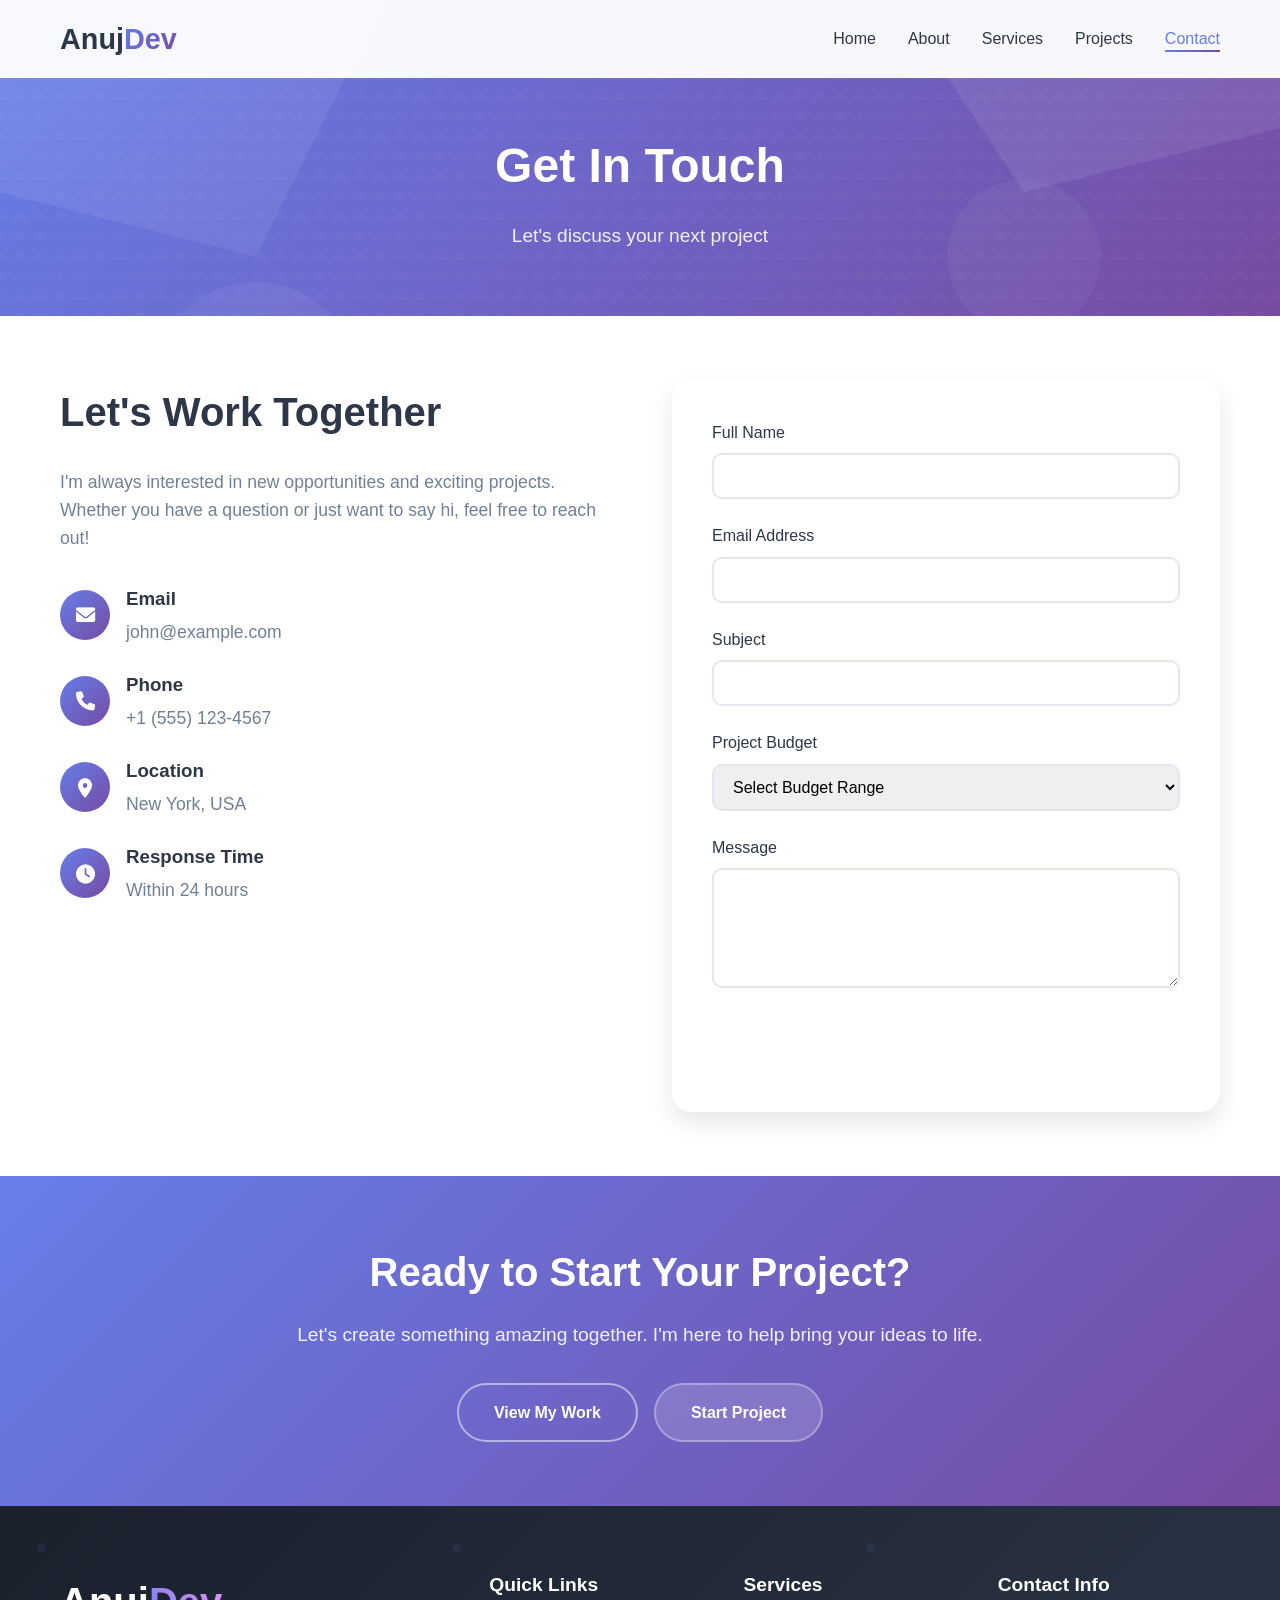
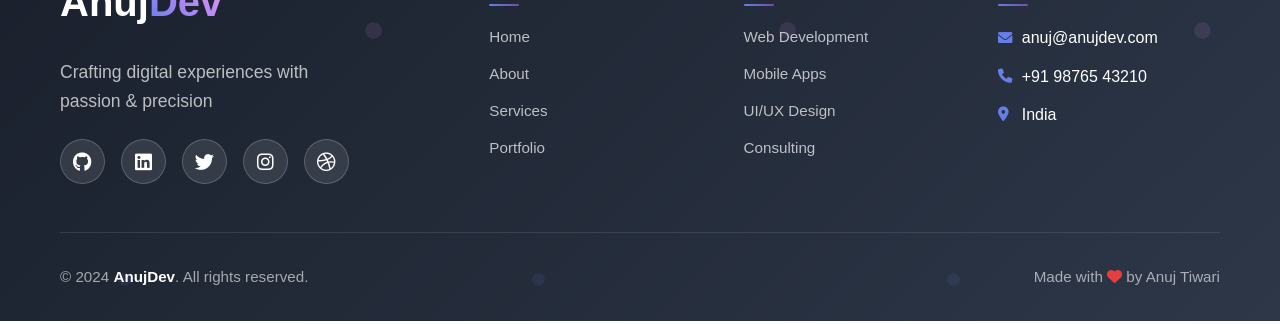
==== contact.html @ 418817ad "Initial website upload" ====
<!DOCTYPE html>
<html lang="en">
<head>
    <meta charset="UTF-8">
    <meta name="viewport" content="width=device-width, initial-scale=1.0">
    <title>AnujDev - Contact</title>
    <link rel="icon" type="image/svg+xml" href="data:image/svg+xml,<svg xmlns='http://www.w3.org/2000/svg' viewBox='0 0 100 100'><text y='.9em' font-size='90'>💻</text></svg>">
    <link rel="stylesheet" href="css/style.css">
    <link href="https://cdnjs.cloudflare.com/ajax/libs/font-awesome/6.0.0/css/all.min.css" rel="stylesheet">
</head>
<body>
    <nav class="navbar">
        <div class="nav-container">
            <div class="logo">Anuj<span class="logo-accent">Dev</span></div>
            <ul class="nav-menu">
                <li><a href="index.html">Home</a></li>
                <li><a href="about.html">About</a></li>
                <li><a href="services.html">Services</a></li>
                <li><a href="portfolio.html">Projects</a></li>
                <li><a href="contact.html" class="active">Contact</a></li>
            </ul>
            <div class="hamburger">
                <span></span>
                <span></span>
                <span></span>
            </div>
        </div>
    </nav>

    <section class="page-header">
        <div class="container">
            <h1>Get In Touch</h1>
            <p>Let's discuss your next project</p>
        </div>
    </section>

    <section class="contact-section">
        <div class="container">
            <div class="contact-grid">
                <div class="contact-info">
                    <h2>Let's Work Together</h2>
                    <p>I'm always interested in new opportunities and exciting projects. Whether you have a question or just want to say hi, feel free to reach out!</p>
                    
                    <div class="contact-items">
                        <div class="contact-item">
                            <div class="contact-icon">
                                <i class="fas fa-envelope"></i>
                            </div>
                            <div class="contact-details">
                                <h3>Email</h3>
                                <p>john@example.com</p>
                            </div>
                        </div>
                        
                        <div class="contact-item">
                            <div class="contact-icon">
                                <i class="fas fa-phone"></i>
                            </div>
                            <div class="contact-details">
                                <h3>Phone</h3>
                                <p>+1 (555) 123-4567</p>
                            </div>
                        </div>
                        
                        <div class="contact-item">
                            <div class="contact-icon">
                                <i class="fas fa-map-marker-alt"></i>
                            </div>
                            <div class="contact-details">
                                <h3>Location</h3>
                                <p>New York, USA</p>
                            </div>
                        </div>
                        
                        <div class="contact-item">
                            <div class="contact-icon">
                                <i class="fas fa-clock"></i>
                            </div>
                            <div class="contact-details">
                                <h3>Response Time</h3>
                                <p>Within 24 hours</p>
                            </div>
                        </div>
                    </div>
                </div>

                <div class="contact-form">
                    <form id="contactForm">
                        <div class="form-group">
                            <label for="name">Full Name</label>
                            <input type="text" id="name" name="name" required>
                        </div>
                        
                        <div class="form-group">
                            <label for="email">Email Address</label>
                            <input type="email" id="email" name="email" required>
                        </div>
                        
                        <div class="form-group">
                            <label for="subject">Subject</label>
                            <input type="text" id="subject" name="subject" required>
                        </div>
                        
                        <div class="form-group">
                            <label for="budget">Project Budget</label>
                            <select id="budget" name="budget">
                                <option value="">Select Budget Range</option>
                                <option value="under-1k">Under $1,000</option>
                                <option value="1k-5k">$1,000 - $5,000</option>
                                <option value="5k-10k">$5,000 - $10,000</option>
                                <option value="10k-plus">$10,000+</option>
                            </select>
                        </div>
                        
                        <div class="form-group">
                            <label for="message">Message</label>
                            <textarea id="message" name="message" rows="5" required></textarea>
                        </div>
                        
                        <button type="submit" class="btn btn-primary">Send Message</button>
                    </form>
                </div>
            </div>
        </div>
    </section>

    <section class="cta-section">
        <div class="container">
            <div class="cta-content">
                <h2>Ready to Start Your Project?</h2>
                <p>Let's create something amazing together. I'm here to help bring your ideas to life.</p>
                <div class="cta-buttons">
                    <a href="portfolio.html" class="btn btn-secondary">View My Work</a>
                    <a href="#" class="btn btn-primary" onclick="document.getElementById('contactForm').scrollIntoView()">Start Project</a>
                </div>
            </div>
        </div>
    </section>

    <footer class="footer">
        <div class="container">
            <div class="footer-content">
                <div class="footer-brand">
                    <div class="footer-logo">Anuj<span class="logo-accent">Dev</span></div>
                    <p class="footer-tagline">Crafting digital experiences with passion & precision</p>
                    <div class="footer-social">
                        <a href="https://github.com/Anuj-Tiwari2504" target="_blank" class="footer-social-link"><i class="fab fa-github"></i></a>
                        <a href="https://www.linkedin.com/in/anuj-tiwari-32aa5432b" target="_blank" class="footer-social-link"><i class="fab fa-linkedin"></i></a>
                        <a href="#" class="footer-social-link"><i class="fab fa-twitter"></i></a>
                        <a href="#" class="footer-social-link"><i class="fab fa-instagram"></i></a>
                        <a href="#" class="footer-social-link"><i class="fab fa-dribbble"></i></a>
                    </div>
                </div>
                <div class="footer-links">
                    <div class="footer-column">
                        <h4>Quick Links</h4>
                        <ul>
                            <li><a href="index.html">Home</a></li>
                            <li><a href="about.html">About</a></li>
                            <li><a href="services.html">Services</a></li>
                            <li><a href="portfolio.html">Portfolio</a></li>
                        </ul>
                    </div>
                    <div class="footer-column">
                        <h4>Services</h4>
                        <ul>
                            <li><a href="services.html">Web Development</a></li>
                            <li><a href="services.html">Mobile Apps</a></li>
                            <li><a href="services.html">UI/UX Design</a></li>
                            <li><a href="services.html">Consulting</a></li>
                        </ul>
                    </div>
                    <div class="footer-column">
                        <h4>Contact Info</h4>
                        <ul>
                            <li><i class="fas fa-envelope"></i> anuj@anujdev.com</li>
                            <li><i class="fas fa-phone"></i> +91 98765 43210</li>
                            <li><i class="fas fa-map-marker-alt"></i> India</li>
                        </ul>
                    </div>
                </div>
            </div>
            <div class="footer-bottom">
                <div class="footer-copyright">
                    <p>&copy; 2024 <strong>AnujDev</strong>. All rights reserved.</p>
                </div>
                <div class="footer-credits">
                    <p>Made with <i class="fas fa-heart"></i> by Anuj Tiwari</p>
                </div>
            </div>
        </div>
    </footer>

    <script src="js/script.js"></script>
</body>
</html>
---- css/style.css ----
* {
    margin: 0;
    padding: 0;
    box-sizing: border-box;
}

:root {
    --primary-color: #667eea;
    --secondary-color: #764ba2;
    --accent-color: #f093fb;
    --text-dark: #2d3748;
    --text-light: #718096;
    --bg-light: #f7fafc;
    --white: #ffffff;
    --shadow: 0 10px 25px rgba(0,0,0,0.1);
    --gradient: linear-gradient(135deg, var(--primary-color) 0%, var(--secondary-color) 100%);
    --gradient-hover: linear-gradient(135deg, var(--secondary-color) 0%, var(--primary-color) 100%);
}

body {
    font-family: 'Inter', -apple-system, BlinkMacSystemFont, sans-serif;
    line-height: 1.6;
    color: var(--text-dark);
    overflow-x: hidden;
}

.container {
    max-width: 1200px;
    margin: 0 auto;
    padding: 0 20px;
}

/* Navigation */
.navbar {
    position: fixed;
    top: 0;
    width: 100%;
    background: rgba(255, 255, 255, 0.95);
    backdrop-filter: blur(10px);
    z-index: 1000;
    padding: 1rem 0;
    transition: all 0.3s ease;
}

.nav-container {
    max-width: 1200px;
    margin: 0 auto;
    padding: 0 20px;
    display: flex;
    justify-content: space-between;
    align-items: center;
}

.logo {
    font-size: 1.8rem;
    font-weight: 800;
    color: var(--text-dark);
}

.logo-accent {
    background: var(--gradient);
    -webkit-background-clip: text;
    -webkit-text-fill-color: transparent;
    background-clip: text;
}

.highlight {
    background: linear-gradient(45deg, #f093fb, #f5576c);
    -webkit-background-clip: text;
    -webkit-text-fill-color: transparent;
    background-clip: text;
}

.nav-menu {
    display: flex;
    list-style: none;
    gap: 2rem;
}

.nav-menu a {
    text-decoration: none;
    color: var(--text-dark);
    font-weight: 500;
    transition: all 0.3s ease;
    position: relative;
}

.nav-menu a:hover,
.nav-menu a.active {
    color: var(--primary-color);
}

.nav-menu a::after {
    content: '';
    position: absolute;
    bottom: -5px;
    left: 0;
    width: 0;
    height: 2px;
    background: var(--gradient);
    transition: width 0.3s ease;
}

.nav-menu a:hover::after,
.nav-menu a.active::after {
    width: 100%;
}

.hamburger {
    display: none;
    flex-direction: column;
    cursor: pointer;
}

.hamburger span {
    width: 25px;
    height: 3px;
    background: var(--text-dark);
    margin: 3px 0;
    transition: 0.3s;
}

/* Hero Section */
.hero {
    min-height: 100vh;
    display: flex;
    align-items: center;
    position: relative;
    background: linear-gradient(135deg, #667eea 0%, #764ba2 50%, #f093fb 100%);
    overflow: hidden;
}

.hero-bg-animation {
    position: absolute;
    top: 0;
    left: 0;
    width: 100%;
    height: 100%;
    background: url('data:image/svg+xml,<svg xmlns="http://www.w3.org/2000/svg" viewBox="0 0 1000 1000"><defs><radialGradient id="a" cx=".5" cy=".5" r=".5"><stop offset="0%" stop-color="%23ffffff" stop-opacity=".1"/><stop offset="100%" stop-color="%23ffffff" stop-opacity="0"/></radialGradient></defs><circle cx="200" cy="200" r="100" fill="url(%23a)"/><circle cx="800" cy="300" r="150" fill="url(%23a)"/><circle cx="400" cy="700" r="120" fill="url(%23a)"/></svg>') no-repeat center center;
    background-size: cover;
    animation: float 20s ease-in-out infinite;
}

.hero-content {
    display: grid;
    grid-template-columns: 1fr 1fr;
    gap: 4rem;
    align-items: center;
    position: relative;
    z-index: 2;
    margin-top: 3rem;
}

.hero-greeting {
    font-size: 1.2rem;
    color: rgba(255, 255, 255, 0.9);
    margin-bottom: 0.2rem;
    font-weight: 500;
}

.hero-name {
    font-size: 4rem;
    font-weight: 800;
    color: white;
    margin-bottom: 1rem;
    line-height: 1.1;
}

.hero-roles {
    height: 60px;
    margin-bottom: 1.5rem;
    position: relative;
    overflow: hidden;
}

.role {
    position: absolute;
    font-size: 1.8rem;
    font-weight: 600;
    color: #f093fb;
    opacity: 0;
    transform: translateY(60px);
    animation: roleRotate 6s infinite;
}

.role:nth-child(1) { animation-delay: 0s; }
.role:nth-child(2) { animation-delay: 2s; }
.role:nth-child(3) { animation-delay: 4s; }

@keyframes roleRotate {
    0%, 33% { opacity: 1; transform: translateY(0); }
    34%, 100% { opacity: 0; transform: translateY(-60px); }
}

.hero-description {
    font-size: 1.2rem;
    color: rgba(255, 255, 255, 0.85);
    margin-bottom: 2.5rem;
    line-height: 1.6;
}

.hero-buttons {
    display: flex;
    gap: 1.5rem;
    margin-bottom: 3rem;
    flex-wrap: wrap;
}

.btn {
    padding: 15px 35px;
    border-radius: 50px;
    text-decoration: none;
    font-weight: 600;
    font-size: 1rem;
    transition: all 0.3s ease;
    display: inline-flex;
    align-items: center;
    gap: 10px;
    border: none;
    cursor: pointer;
    position: relative;
    overflow: hidden;
}

.btn::before {
    content: '';
    position: absolute;
    top: 0;
    left: -100%;
    width: 100%;
    height: 100%;
    background: linear-gradient(90deg, transparent, rgba(255,255,255,0.2), transparent);
    transition: left 0.5s;
}

.btn:hover::before {
    left: 100%;
}

.btn-primary {
    background: rgba(255, 255, 255, 0.15);
    color: white;
    border: 2px solid rgba(255, 255, 255, 0.3);
    backdrop-filter: blur(10px);
}

.btn-primary:hover {
    background: rgba(255, 255, 255, 0.25);
    transform: translateY(-3px);
    box-shadow: 0 10px 30px rgba(0,0,0,0.2);
}

.btn-secondary {
    background: transparent;
    color: white;
    border: 2px solid rgba(255, 255, 255, 0.5);
}

.btn-secondary:hover {
    background: rgba(255, 255, 255, 0.1);
    transform: translateY(-3px);
}

.btn-large {
    padding: 18px 40px;
    font-size: 1.1rem;
}

.hero-social {
    display: flex;
    gap: 1rem;
}

.social-icon {
    width: 50px;
    height: 50px;
    background: rgba(255, 255, 255, 0.1);
    color: white;
    border-radius: 50%;
    display: flex;
    align-items: center;
    justify-content: center;
    text-decoration: none;
    font-size: 1.2rem;
    transition: all 0.3s ease;
    backdrop-filter: blur(10px);
    border: 1px solid rgba(255, 255, 255, 0.2);
}

.social-icon:hover {
    background: rgba(255, 255, 255, 0.2);
    transform: translateY(-3px) scale(1.1);
}

.hero-visual {
    display: flex;
    justify-content: center;
    align-items: center;
}

.hero-image-container {
    position: relative;
    margin-top: 20px;
}

.profile-image {
    width: 400px;
    height: 400px;
    position: relative;
}

.profile-photo {
    width: 100%;
    height: 100%;
    object-fit: cover;
    object-position: center top;
    border-radius: 50%;
    border: 4px solid rgba(255, 255, 255, 0.3);
    backdrop-filter: blur(10px);
    box-shadow: 0 20px 40px rgba(0,0,0,0.2);
}

.image-placeholder {
    width: 100%;
    height: 100%;
    background: rgba(255, 255, 255, 0.1);
    border-radius: 50%;
    display: flex;
    align-items: center;
    justify-content: center;
    font-size: 6rem;
    color: rgba(255, 255, 255, 0.8);
    border: 3px solid rgba(255, 255, 255, 0.2);
    backdrop-filter: blur(10px);
    animation: profileFloat 6s ease-in-out infinite;
}

@keyframes profileFloat {
    0%, 100% { transform: translateY(0px) rotate(0deg); }
    50% { transform: translateY(-20px) rotate(5deg); }
}

.floating-elements {
    position: absolute;
    top: 0;
    left: 0;
    width: 100%;
    height: 100%;
}

.floating-icon {
    position: absolute;
    width: 60px;
    height: 60px;
    background: rgba(255, 255, 255, 0.15);
    border-radius: 50%;
    display: flex;
    align-items: center;
    justify-content: center;
    font-size: 1.5rem;
    color: white;
    backdrop-filter: blur(10px);
    border: 1px solid rgba(255, 255, 255, 0.2);
    animation: floatAround 8s ease-in-out infinite;
    animation-delay: var(--delay);
}

.floating-icon:nth-child(1) { top: -30px; right: -30px; }
.floating-icon:nth-child(2) { bottom: -30px; left: -30px; }
.floating-icon:nth-child(3) { bottom: -30px; right: -30px; }
.floating-icon:nth-child(4) { top: -30px; left: -30px; }

@keyframes floatAround {
    0%, 100% { transform: translateY(0px) translateX(0px); }
    25% { transform: translateY(-15px) translateX(10px); }
    50% { transform: translateY(-10px) translateX(-5px); }
    75% { transform: translateY(5px) translateX(15px); }
}

.scroll-indicator {
    position: absolute;
    bottom: 30px;
    left: 50%;
    transform: translateX(-50%);
    animation: bounce 2s infinite;
}

.scroll-arrow {
    width: 30px;
    height: 30px;
    border: 2px solid rgba(255, 255, 255, 0.6);
    border-top: none;
    border-left: none;
    transform: rotate(45deg);
}

@keyframes bounce {
    0%, 20%, 50%, 80%, 100% { transform: translateX(-50%) translateY(0); }
    40% { transform: translateX(-50%) translateY(-10px); }
    60% { transform: translateX(-50%) translateY(-5px); }
}

/* Stats Section */
.stats {
    padding: 6rem 0;
    background: linear-gradient(135deg, #f8fafc 0%, #e2e8f0 100%);
    position: relative;
}

.stats::before {
    content: '';
    position: absolute;
    top: 0;
    left: 0;
    right: 0;
    height: 100px;
    background: linear-gradient(135deg, #667eea 0%, #764ba2 50%, #f093fb 100%);
    clip-path: polygon(0 0, 100% 0, 100% 50%, 0 100%);
}

.stats-grid {
    display: grid;
    grid-template-columns: repeat(auto-fit, minmax(250px, 1fr));
    gap: 2rem;
    position: relative;
    z-index: 2;
}

.stat-card {
    background: white;
    padding: 2.5rem 2rem;
    border-radius: 20px;
    text-align: center;
    box-shadow: 0 10px 30px rgba(0,0,0,0.1);
    transition: all 0.3s ease;
    border: 1px solid rgba(102, 126, 234, 0.1);
    position: relative;
    overflow: hidden;
}

.stat-card::before {
    content: '';
    position: absolute;
    top: 0;
    left: 0;
    right: 0;
    height: 4px;
    background: var(--gradient);
}

.stat-card:hover {
    transform: translateY(-10px);
    box-shadow: 0 20px 40px rgba(0,0,0,0.15);
}

.stat-icon {
    width: 70px;
    height: 70px;
    background: var(--gradient);
    border-radius: 50%;
    display: flex;
    align-items: center;
    justify-content: center;
    margin: 0 auto 1.5rem;
    font-size: 1.8rem;
    color: white;
}

.stat-number {
    font-size: 3rem;
    font-weight: 800;
    color: var(--primary-color);
    margin-bottom: 0.5rem;
    font-family: 'Inter', sans-serif;
}

.stat-label {
    color: var(--text-light);
    font-weight: 500;
    font-size: 1rem;
}

/* Skills Preview Section */
.skills-preview {
    padding: 6rem 0;
    background: white;
}

.section-header {
    text-align: center;
    margin-bottom: 4rem;
}

.section-header h2 {
    font-size: 3rem;
    font-weight: 700;
    color: var(--text-dark);
    margin-bottom: 1rem;
    position: relative;
}

.section-header h2::after {
    content: '';
    position: absolute;
    bottom: -10px;
    left: 50%;
    transform: translateX(-50%);
    width: 80px;
    height: 4px;
    background: var(--gradient);
    border-radius: 2px;
}

.section-header p {
    font-size: 1.2rem;
    color: var(--text-light);
    max-width: 600px;
    margin: 0 auto;
}

.skills-grid {
    display: grid;
    grid-template-columns: repeat(auto-fit, minmax(300px, 1fr));
    gap: 2.5rem;
}

.skill-card {
    background: white;
    padding: 3rem 2rem;
    border-radius: 20px;
    text-align: center;
    box-shadow: 0 10px 30px rgba(0,0,0,0.08);
    transition: all 0.3s ease;
    border: 1px solid rgba(102, 126, 234, 0.1);
    position: relative;
    overflow: hidden;
}

.skill-card::before {
    content: '';
    position: absolute;
    top: 0;
    left: 0;
    right: 0;
    bottom: 0;
    background: var(--gradient);
    opacity: 0;
    transition: opacity 0.3s ease;
}

.skill-card:hover::before {
    opacity: 0.05;
}

.skill-card:hover {
    transform: translateY(-10px);
    box-shadow: 0 20px 40px rgba(102, 126, 234, 0.15);
}

.skill-card .skill-icon {
    width: 80px;
    height: 80px;
    background: var(--gradient);
    border-radius: 20px;
    display: flex;
    align-items: center;
    justify-content: center;
    margin: 0 auto 2rem;
    font-size: 2rem;
    color: white;
    position: relative;
    z-index: 2;
}

.skill-card h3 {
    font-size: 1.5rem;
    font-weight: 600;
    color: var(--text-dark);
    margin-bottom: 1rem;
    position: relative;
    z-index: 2;
}

.skill-card p {
    color: var(--text-light);
    line-height: 1.6;
    position: relative;
    z-index: 2;
}

/* Page Header */
.page-header {
    padding: 8rem 0 4rem;
    background: var(--gradient);
    color: white;
    text-align: center;
    position: relative;
    overflow: hidden;
}

.page-header::before {
    content: '';
    position: absolute;
    top: 0;
    left: 0;
    right: 0;
    bottom: 0;
    background: url('data:image/svg+xml,<svg xmlns="http://www.w3.org/2000/svg" viewBox="0 0 1000 1000"><defs><linearGradient id="grad1" x1="0%" y1="0%" x2="100%" y2="100%"><stop offset="0%" stop-color="rgba(255,255,255,0.1)"/><stop offset="100%" stop-color="rgba(255,255,255,0.05)"/></linearGradient></defs><polygon points="0,0 300,0 200,200 0,150" fill="url(%23grad1)"/><polygon points="700,0 1000,0 1000,100 800,150" fill="rgba(255,255,255,0.08)"/><polygon points="0,800 150,700 0,1000" fill="rgba(255,255,255,0.06)"/><polygon points="850,700 1000,600 1000,1000 700,1000" fill="rgba(255,255,255,0.07)"/><circle cx="200" cy="300" r="80" fill="rgba(255,255,255,0.05)"/><circle cx="800" cy="200" r="60" fill="rgba(255,255,255,0.04)"/><circle cx="150" cy="700" r="40" fill="rgba(255,255,255,0.06)"/></svg>'), linear-gradient(45deg, rgba(255,255,255,0.02) 25%, transparent 25%), linear-gradient(-45deg, rgba(255,255,255,0.02) 25%, transparent 25%);
    background-size: cover, 20px 20px, 20px 20px;
    animation: float 30s ease-in-out infinite;
}

.page-header h1 {
    font-size: 3rem;
    margin-bottom: 1rem;
}

.page-header p {
    font-size: 1.2rem;
    opacity: 0.9;
}

/* About Section */
.about-content {
    padding: 4rem 0;
}

.about-grid {
    display: grid;
    grid-template-columns: 2fr 1fr;
    gap: 4rem;
    align-items: center;
}

.about-text h2 {
    font-size: 2.5rem;
    margin-bottom: 1.5rem;
    color: var(--text-dark);
}

.about-text p {
    margin-bottom: 1.5rem;
    color: var(--text-light);
    font-size: 1.1rem;
}

.about-image {
    display: flex;
    justify-content: center;
    align-items: center;
    position: relative;
    margin-top: 60px;
}

.about-profile-photo {
    width: 350px;
    height: 400px;
    object-fit: cover;
    object-position: center top;
    border-radius: 20px;
    box-shadow: 0 20px 40px rgba(0,0,0,0.15);
    border: 4px solid rgba(102, 126, 234, 0.1);
}

.personal-info {
    margin-top: 2rem;
}

.info-item {
    margin-bottom: 0.5rem;
    color: var(--text-light);
}

.info-item strong {
    color: var(--text-dark);
}

/* Skills Section */
.skills {
    padding: 4rem 0;
    background: var(--bg-light);
}

.skills h2 {
    text-align: center;
    font-size: 2.5rem;
    margin-bottom: 3rem;
}

.skills-grid {
    display: grid;
    grid-template-columns: repeat(auto-fit, minmax(250px, 1fr));
    gap: 2rem;
}

.skill-item {
    background: white;
    padding: 2rem;
    border-radius: 15px;
    text-align: center;
    box-shadow: var(--shadow);
    transition: transform 0.3s ease;
}

.skill-item:hover {
    transform: translateY(-5px);
}

.skill-icon {
    font-size: 3rem;
    color: var(--primary-color);
    margin-bottom: 1rem;
}

.skill-item h3 {
    margin-bottom: 1rem;
    color: var(--text-dark);
}

.skill-item p {
    color: var(--text-light);
}

/* Services Section */
.services {
    padding: 4rem 0;
}

.services-grid {
    display: grid;
    grid-template-columns: repeat(auto-fit, minmax(350px, 1fr));
    gap: 2rem;
}

.service-card {
    background: white;
    padding: 2.5rem;
    border-radius: 20px;
    box-shadow: var(--shadow);
    transition: all 0.3s ease;
    position: relative;
    border: 2px solid transparent;
    display: flex;
    flex-direction: column;
    min-height: 450px;
}

.service-card:hover {
    transform: translateY(-10px);
    box-shadow: 0 20px 40px rgba(0,0,0,0.15);
}

.service-card.featured {
    border: 2px solid var(--primary-color);
    transform: scale(1.05);
}

.service-icon {
    font-size: 3rem;
    color: var(--primary-color);
    margin-bottom: 1.5rem;
}

.service-card h3 {
    font-size: 1.5rem;
    margin-bottom: 1rem;
    color: var(--text-dark);
}

.service-card p {
    color: var(--text-light);
    margin-bottom: 1.5rem;
}

.service-card ul {
    list-style: none;
    margin-bottom: 2rem;
    flex-grow: 1;
}

.service-card li {
    padding: 0.5rem 0;
    color: var(--text-light);
    position: relative;
    padding-left: 1.5rem;
}

.service-card li::before {
    content: '✓';
    position: absolute;
    left: 0;
    color: var(--primary-color);
    font-weight: bold;
}

.service-price {
    font-size: 1.5rem;
    font-weight: 700;
    color: var(--primary-color);
    margin-top: auto;
}

.popular-badge {
    position: absolute;
    top: -10px;
    right: 20px;
    background: var(--gradient);
    color: white;
    padding: 5px 15px;
    border-radius: 20px;
    font-size: 0.8rem;
    font-weight: 600;
}

/* Portfolio Section */
.portfolio-filter {
    padding: 2rem 0;
    text-align: center;
}

.filter-buttons {
    display: flex;
    justify-content: center;
    gap: 1rem;
    flex-wrap: wrap;
}

.filter-btn {
    padding: 10px 25px;
    border: 2px solid var(--primary-color);
    background: transparent;
    color: var(--primary-color);
    border-radius: 25px;
    cursor: pointer;
    transition: all 0.3s ease;
    font-weight: 500;
}

.filter-btn.active,
.filter-btn:hover {
    background: var(--primary-color);
    color: white;
}

.portfolio-grid {
    padding: 2rem 0 4rem;
}

.projects-grid {
    display: grid;
    grid-template-columns: repeat(auto-fit, minmax(350px, 1fr));
    gap: 2rem;
}

.project-card {
    background: white;
    border-radius: 15px;
    overflow: hidden;
    box-shadow: var(--shadow);
    transition: all 0.3s ease;
}

.project-card:hover {
    transform: translateY(-5px);
    box-shadow: 0 20px 40px rgba(0,0,0,0.15);
}

.project-image {
    position: relative;
    height: 250px;
    overflow: hidden;
}

.project-photo {
    width: 100%;
    height: 100%;
    object-fit: cover;
    object-position: center;
}

.placeholder-image {
    width: 100%;
    height: 100%;
    background: var(--gradient);
    display: flex;
    align-items: center;
    justify-content: center;
    font-size: 4rem;
    color: white;
}

.placeholder-image.food-delivery {
    background: linear-gradient(135deg, #ff6d00 0%, #ff9500 100%);
}

.project-overlay {
    position: absolute;
    top: 0;
    left: 0;
    right: 0;
    bottom: 0;
    background: rgba(0,0,0,0.8);
    display: flex;
    align-items: center;
    justify-content: center;
    opacity: 0;
    transition: opacity 0.3s ease;
}

.project-card:hover .project-overlay {
    opacity: 1;
}

.project-links {
    display: flex;
    gap: 1rem;
}

.project-link {
    width: 50px;
    height: 50px;
    background: white;
    color: var(--primary-color);
    border-radius: 50%;
    display: flex;
    align-items: center;
    justify-content: center;
    text-decoration: none;
    transition: all 0.3s ease;
}

.project-link:hover {
    background: var(--primary-color);
    color: white;
    transform: scale(1.1);
}

.project-info {
    padding: 1.5rem;
}

.project-info h3 {
    margin-bottom: 0.5rem;
    color: var(--text-dark);
}

.project-info p {
    color: var(--text-light);
    margin-bottom: 1rem;
}

.project-tech {
    display: flex;
    gap: 0.5rem;
    flex-wrap: wrap;
}

.project-tech span {
    background: var(--bg-light);
    color: var(--primary-color);
    padding: 4px 12px;
    border-radius: 15px;
    font-size: 0.8rem;
    font-weight: 500;
}

/* Contact Section */
.contact-section {
    padding: 4rem 0;
}

.contact-grid {
    display: grid;
    grid-template-columns: 1fr 1fr;
    gap: 4rem;
}

.contact-info h2 {
    font-size: 2.5rem;
    margin-bottom: 1.5rem;
    color: var(--text-dark);
}

.contact-info p {
    color: var(--text-light);
    margin-bottom: 2rem;
    font-size: 1.1rem;
}

.contact-items {
    display: flex;
    flex-direction: column;
    gap: 1.5rem;
}

.contact-item {
    display: flex;
    align-items: center;
    gap: 1rem;
}

.contact-icon {
    width: 50px;
    height: 50px;
    background: var(--gradient);
    color: white;
    border-radius: 50%;
    display: flex;
    align-items: center;
    justify-content: center;
    font-size: 1.2rem;
}

.contact-details h3 {
    margin-bottom: 0.25rem;
    color: var(--text-dark);
}

.contact-details p {
    color: var(--text-light);
    margin: 0;
}

.contact-form {
    background: white;
    padding: 2.5rem;
    border-radius: 20px;
    box-shadow: var(--shadow);
}

.form-group {
    margin-bottom: 1.5rem;
}

.form-group label {
    display: block;
    margin-bottom: 0.5rem;
    color: var(--text-dark);
    font-weight: 500;
}

.form-group input,
.form-group select,
.form-group textarea {
    width: 100%;
    padding: 12px 15px;
    border: 2px solid #e2e8f0;
    border-radius: 10px;
    font-size: 1rem;
    transition: border-color 0.3s ease;
}

.form-group input:focus,
.form-group select:focus,
.form-group textarea:focus {
    outline: none;
    border-color: var(--primary-color);
}

.form-group textarea {
    resize: vertical;
    min-height: 120px;
}

/* CTA Section */
.cta-section {
    padding: 4rem 0;
    background: var(--gradient);
    color: white;
    text-align: center;
}

.cta-content h2 {
    font-size: 2.5rem;
    margin-bottom: 1rem;
}

.cta-content p {
    font-size: 1.2rem;
    margin-bottom: 2rem;
    opacity: 0.9;
}

.cta-buttons {
    display: flex;
    justify-content: center;
    gap: 1rem;
    flex-wrap: wrap;
}

/* Footer */
.footer {
    background: linear-gradient(135deg, #1a202c 0%, #2d3748 100%);
    color: white;
    padding: 4rem 0 0;
    position: relative;
    overflow: hidden;
}

.footer::before {
    content: '';
    position: absolute;
    top: 0;
    left: 0;
    right: 0;
    bottom: 0;
    background: url('data:image/svg+xml,<svg xmlns="http://www.w3.org/2000/svg" viewBox="0 0 100 100"><circle cx="10" cy="10" r="1" fill="rgba(102,126,234,0.1)"/><circle cx="90" cy="30" r="2" fill="rgba(240,147,251,0.1)"/><circle cx="30" cy="90" r="1.5" fill="rgba(102,126,234,0.1)"/></svg>');
    animation: float 30s ease-in-out infinite;
}

.footer-content {
    display: grid;
    grid-template-columns: 1fr 2fr;
    gap: 4rem;
    margin-bottom: 3rem;
    position: relative;
    z-index: 2;
}

.footer-brand {
    display: flex;
    flex-direction: column;
    gap: 1.5rem;
}

.footer-logo {
    font-size: 2.5rem;
    font-weight: 800;
    color: white;
}

.footer-logo .logo-accent {
    background: linear-gradient(45deg, #667eea, #f093fb);
    -webkit-background-clip: text;
    -webkit-text-fill-color: transparent;
    background-clip: text;
}

.footer-tagline {
    color: rgba(255, 255, 255, 0.7);
    font-size: 1.1rem;
    line-height: 1.6;
    max-width: 300px;
}

.footer-social {
    display: flex;
    gap: 1rem;
}

.footer-social-link {
    width: 45px;
    height: 45px;
    background: rgba(255, 255, 255, 0.1);
    color: white;
    border-radius: 50%;
    display: flex;
    align-items: center;
    justify-content: center;
    text-decoration: none;
    font-size: 1.2rem;
    transition: all 0.3s ease;
    border: 1px solid rgba(255, 255, 255, 0.2);
    backdrop-filter: blur(10px);
}

.footer-social-link:hover {
    background: var(--gradient);
    transform: translateY(-3px) scale(1.1);
    box-shadow: 0 10px 20px rgba(102, 126, 234, 0.3);
}

.footer-links {
    display: grid;
    grid-template-columns: repeat(3, 1fr);
    gap: 2rem;
}

.footer-column h4 {
    font-size: 1.2rem;
    font-weight: 600;
    margin-bottom: 1.5rem;
    color: white;
    position: relative;
}

.footer-column h4::after {
    content: '';
    position: absolute;
    bottom: -5px;
    left: 0;
    width: 30px;
    height: 2px;
    background: var(--gradient);
    border-radius: 1px;
}

.footer-column ul {
    list-style: none;
    display: flex;
    flex-direction: column;
    gap: 0.8rem;
}

.footer-column ul li {
    display: flex;
    align-items: center;
    gap: 0.5rem;
}

.footer-column ul li a {
    color: rgba(255, 255, 255, 0.7);
    text-decoration: none;
    transition: all 0.3s ease;
    font-size: 0.95rem;
}

.footer-column ul li a:hover {
    color: #f093fb;
    transform: translateX(5px);
}

.footer-column ul li i {
    color: var(--primary-color);
    width: 16px;
    font-size: 0.9rem;
}

.footer-bottom {
    border-top: 1px solid rgba(255, 255, 255, 0.1);
    padding: 2rem 0;
    display: flex;
    justify-content: space-between;
    align-items: center;
    position: relative;
    z-index: 2;
}

.footer-copyright p {
    color: rgba(255, 255, 255, 0.6);
    font-size: 0.95rem;
}

.footer-copyright strong {
    color: white;
    font-weight: 600;
}

.footer-credits p {
    color: rgba(255, 255, 255, 0.6);
    font-size: 0.95rem;
}

.footer-credits i {
    color: #e53e3e;
    animation: heartbeat 1.5s ease-in-out infinite;
}

@keyframes heartbeat {
    0%, 100% { transform: scale(1); }
    50% { transform: scale(1.1); }
}

@media (max-width: 768px) {
    .footer-content {
        grid-template-columns: 1fr;
        gap: 2rem;
    }
    
    .footer-links {
        grid-template-columns: 1fr;
        gap: 1.5rem;
    }
    
    .footer-bottom {
        flex-direction: column;
        gap: 1rem;
        text-align: center;
    }
}

/* Responsive Design */
@media (max-width: 1024px) {
    .hero-content {
        gap: 3rem;
    }
    
    .hero-name {
        font-size: 3.5rem;
    }
    
    .profile-image {
        width: 350px;
        height: 350px;
    }
    
    .services-grid,
    .projects-grid {
        grid-template-columns: repeat(auto-fit, minmax(300px, 1fr));
    }
}

@media (max-width: 768px) {
    .hamburger {
        display: flex;
    }
    
    .nav-menu {
        position: fixed;
        left: -100%;
        top: 70px;
        flex-direction: column;
        background-color: white;
        width: 100%;
        text-align: center;
        transition: 0.3s;
        box-shadow: var(--shadow);
        padding: 2rem 0;
    }
    
    .nav-menu.active {
        left: 0;
    }
    
    .hero {
        padding: 4rem 0 2rem;
        min-height: auto;
    }
    
    .hero-content {
        grid-template-columns: 1fr;
        text-align: center;
        gap: 2rem;
    }
    
    .hero-image-container {
        order: -1;
        margin-top: 0;
        margin-bottom: 2rem;
    }
    
    .hero-name {
        font-size: 2.5rem;
        line-height: 1.2;
    }
    
    .hero-roles {
        height: 50px;
        margin-bottom: 1rem;
    }
    
    .role {
        font-size: 1.4rem;
    }
    
    .hero-description {
        font-size: 1.1rem;
        margin-bottom: 2rem;
    }
    
    .hero-buttons {
        justify-content: center;
        gap: 1rem;
        margin-bottom: 2rem;
    }
    
    .profile-image {
        width: 280px;
        height: 280px;
    }
    
    .image-placeholder {
        font-size: 4rem;
    }
    
    .floating-icon {
        width: 45px;
        height: 45px;
        font-size: 1.2rem;
    }
    
    .about-grid,
    .contact-grid {
        grid-template-columns: 1fr;
        gap: 2rem;
    }
    
    .services-grid,
    .projects-grid,
    .skills-grid {
        grid-template-columns: 1fr;
    }
    
    .section-header h2 {
        font-size: 2.2rem;
    }
    
    .page-header h1 {
        font-size: 2rem;
    }
    
    .stat-card {
        padding: 2rem 1.5rem;
    }
    
    .skill-card {
        padding: 2rem 1.5rem;
    }
    
    .footer-content {
        grid-template-columns: 1fr;
        gap: 2rem;
    }
    
    .footer-links {
        grid-template-columns: 1fr;
        gap: 1.5rem;
    }
    
    .footer-bottom {
        flex-direction: column;
        gap: 1rem;
        text-align: center;
    }
    
    .filter-buttons {
        flex-wrap: wrap;
        gap: 0.5rem;
    }
    
    .filter-btn {
        padding: 8px 20px;
        font-size: 0.9rem;
    }
}

@media (max-width: 480px) {
    .container {
        padding: 0 15px;
    }
    
    .hero {
        padding: 3rem 0 1rem;
    }
    
    .hero-name {
        font-size: 2rem;
        line-height: 1.1;
        margin-bottom: 0.5rem;
    }
    
    .hero-greeting {
        font-size: 1rem;
        margin-bottom: 0.5rem;
    }
    
    .hero-roles {
        height: 40px;
        margin-bottom: 1rem;
    }
    
    .role {
        font-size: 1.2rem;
    }
    
    .hero-description {
        font-size: 1rem;
        margin-bottom: 1.5rem;
        line-height: 1.5;
    }
    
    .hero-buttons {
        flex-direction: column;
        align-items: center;
        gap: 0.8rem;
        margin-bottom: 1.5rem;
    }
    
    .btn {
        width: 100%;
        max-width: 250px;
        justify-content: center;
        padding: 12px 25px;
        font-size: 0.9rem;
    }
    
    .service-card,
    .contact-form {
        padding: 1.5rem;
    }
    
    .profile-image {
        width: 220px;
        height: 220px;
    }
    
    .floating-icon {
        display: none;
    }
    
    .hero-social {
        justify-content: center;
        gap: 0.8rem;
    }
    
    .social-icon {
        width: 45px;
        height: 45px;
        font-size: 1.1rem;
    }
    
    .section-header h2 {
        font-size: 1.8rem;
    }
    
    .section-header p {
        font-size: 1rem;
    }
    
    .page-header {
        padding: 6rem 0 3rem;
    }
    
    .page-header h1 {
        font-size: 1.8rem;
    }
    
    .page-header p {
        font-size: 1rem;
    }
    
    .stat-number {
        font-size: 2.5rem;
    }
    
    .stat-icon {
        width: 60px;
        height: 60px;
        font-size: 1.5rem;
    }
    
    .project-info h3 {
        font-size: 1.2rem;
    }
    
    .project-info p {
        font-size: 0.9rem;
    }
    
    .project-tech span {
        font-size: 0.75rem;
        padding: 3px 10px;
    }
    
    .service-card h3 {
        font-size: 1.3rem;
    }
    
    .service-card p {
        font-size: 0.9rem;
    }
    
    .service-card li {
        font-size: 0.9rem;
    }
    
    .footer-logo {
        font-size: 2rem;
    }
    
    .footer-tagline {
        font-size: 1rem;
    }
}

@media (max-width: 320px) {
    .hero {
        padding: 2rem 0 1rem;
    }
    
    .hero-name {
        font-size: 1.8rem;
        line-height: 1.1;
    }
    
    .hero-greeting {
        font-size: 0.9rem;
    }
    
    .hero-roles {
        height: 35px;
    }
    
    .role {
        font-size: 1.1rem;
    }
    
    .hero-description {
        font-size: 0.9rem;
        line-height: 1.4;
    }
    
    .profile-image {
        width: 180px;
        height: 180px;
    }
    
    .btn {
        padding: 10px 20px;
        font-size: 0.85rem;
        max-width: 200px;
    }
    
    .section-header h2 {
        font-size: 1.6rem;
    }
    
    .page-header h1 {
        font-size: 1.6rem;
    }
    
    .stat-card,
    .skill-card,
    .service-card {
        padding: 1.2rem;
    }
    
    .project-info {
        padding: 1.2rem;
    }
    
    .social-icon {
        width: 40px;
        height: 40px;
        font-size: 1rem;
    }
}

/* Chatbot Styles */
.chatbot-container {
    position: fixed;
    bottom: 20px;
    right: 20px;
    width: 350px;
    height: 500px;
    background: white;
    border-radius: 15px;
    box-shadow: 0 10px 30px rgba(0,0,0,0.2);
    display: flex;
    flex-direction: column;
    z-index: 1000;
    border: 1px solid rgba(102, 126, 234, 0.2);
}

.chatbot-header {
    background: var(--gradient);
    color: white;
    padding: 15px 20px;
    border-radius: 15px 15px 0 0;
    display: flex;
    justify-content: space-between;
    align-items: center;
}

.chatbot-title {
    font-weight: 600;
    display: flex;
    align-items: center;
}

.chatbot-close {
    background: none;
    border: none;
    color: white;
    font-size: 20px;
    cursor: pointer;
    padding: 0;
    width: 25px;
    height: 25px;
    display: flex;
    align-items: center;
    justify-content: center;
}

.chatbot-messages {
    flex: 1;
    padding: 20px;
    overflow-y: auto;
    display: flex;
    flex-direction: column;
    gap: 15px;
}

.message {
    display: flex;
}

.user-message {
    justify-content: flex-end;
}

.bot-message {
    justify-content: flex-start;
}

.message-content {
    max-width: 80%;
    padding: 12px 16px;
    border-radius: 18px;
    font-size: 14px;
    line-height: 1.4;
}

.user-message .message-content {
    background: var(--gradient);
    color: white;
}

.bot-message .message-content {
    background: #f1f3f5;
    color: var(--text-dark);
}

.chatbot-input {
    padding: 15px 20px;
    border-top: 1px solid #e9ecef;
    display: flex;
    gap: 10px;
}

.chatbot-input input {
    flex: 1;
    padding: 10px 15px;
    border: 1px solid #e9ecef;
    border-radius: 20px;
    outline: none;
    font-size: 14px;
}

.chatbot-input input:focus {
    border-color: var(--primary-color);
}

.send-btn {
    background: var(--gradient);
    color: white;
    border: none;
    padding: 10px 20px;
    border-radius: 20px;
    cursor: pointer;
    font-size: 14px;
    font-weight: 500;
    transition: all 0.3s ease;
}

.send-btn:hover {
    transform: translateY(-2px);
    box-shadow: 0 5px 15px rgba(102, 126, 234, 0.3);
}

@media (max-width: 480px) {
    .chatbot-container {
        width: 300px;
        height: 400px;
        bottom: 10px;
        right: 10px;
    }
}

/* AI Assistant Button */
.ai-assistant-btn {
    position: absolute;
    bottom: -20px;
    right: -20px;
    width: 60px;
    height: 60px;
    background: var(--gradient);
    border: none;
    border-radius: 50%;
    color: white;
    cursor: pointer;
    display: flex;
    align-items: center;
    justify-content: center;
    box-shadow: 0 8px 25px rgba(102, 126, 234, 0.4);
    transition: all 0.3s ease;
    z-index: 10;
}

.ai-assistant-btn:hover {
    transform: translateY(-3px) scale(1.1);
    box-shadow: 0 12px 35px rgba(102, 126, 234, 0.6);
}

.ai-assistant-btn:active {
    transform: translateY(-1px) scale(1.05);
}

/* AI Contact Button - Fixed Corner */
.ai-contact-btn {
    position: fixed;
    bottom: 30px;
    right: 30px;
    width: 70px;
    height: 70px;
    background: var(--gradient);
    border: none;
    border-radius: 50%;
    color: white;
    cursor: pointer;
    display: flex;
    align-items: center;
    justify-content: center;
    box-shadow: 0 10px 30px rgba(102, 126, 234, 0.5);
    transition: all 0.3s ease;
    z-index: 999;
}

.ai-contact-btn:hover {
    transform: translateY(-5px) scale(1.1);
    box-shadow: 0 15px 40px rgba(102, 126, 234, 0.7);
}

.ai-contact-btn:active {
    transform: translateY(-2px) scale(1.05);
}

@media (max-width: 768px) {
    .ai-assistant-btn {
        width: 50px;
        height: 50px;
        bottom: -15px;
        right: -15px;
    }
    
    .ai-assistant-btn svg {
        width: 20px;
        height: 20px;
    }
    
    .ai-contact-btn {
        width: 60px;
        height: 60px;
        bottom: 20px;
        right: 20px;
    }
    
    .ai-contact-btn svg {
        width: 20px;
        height: 20px;
    }
}
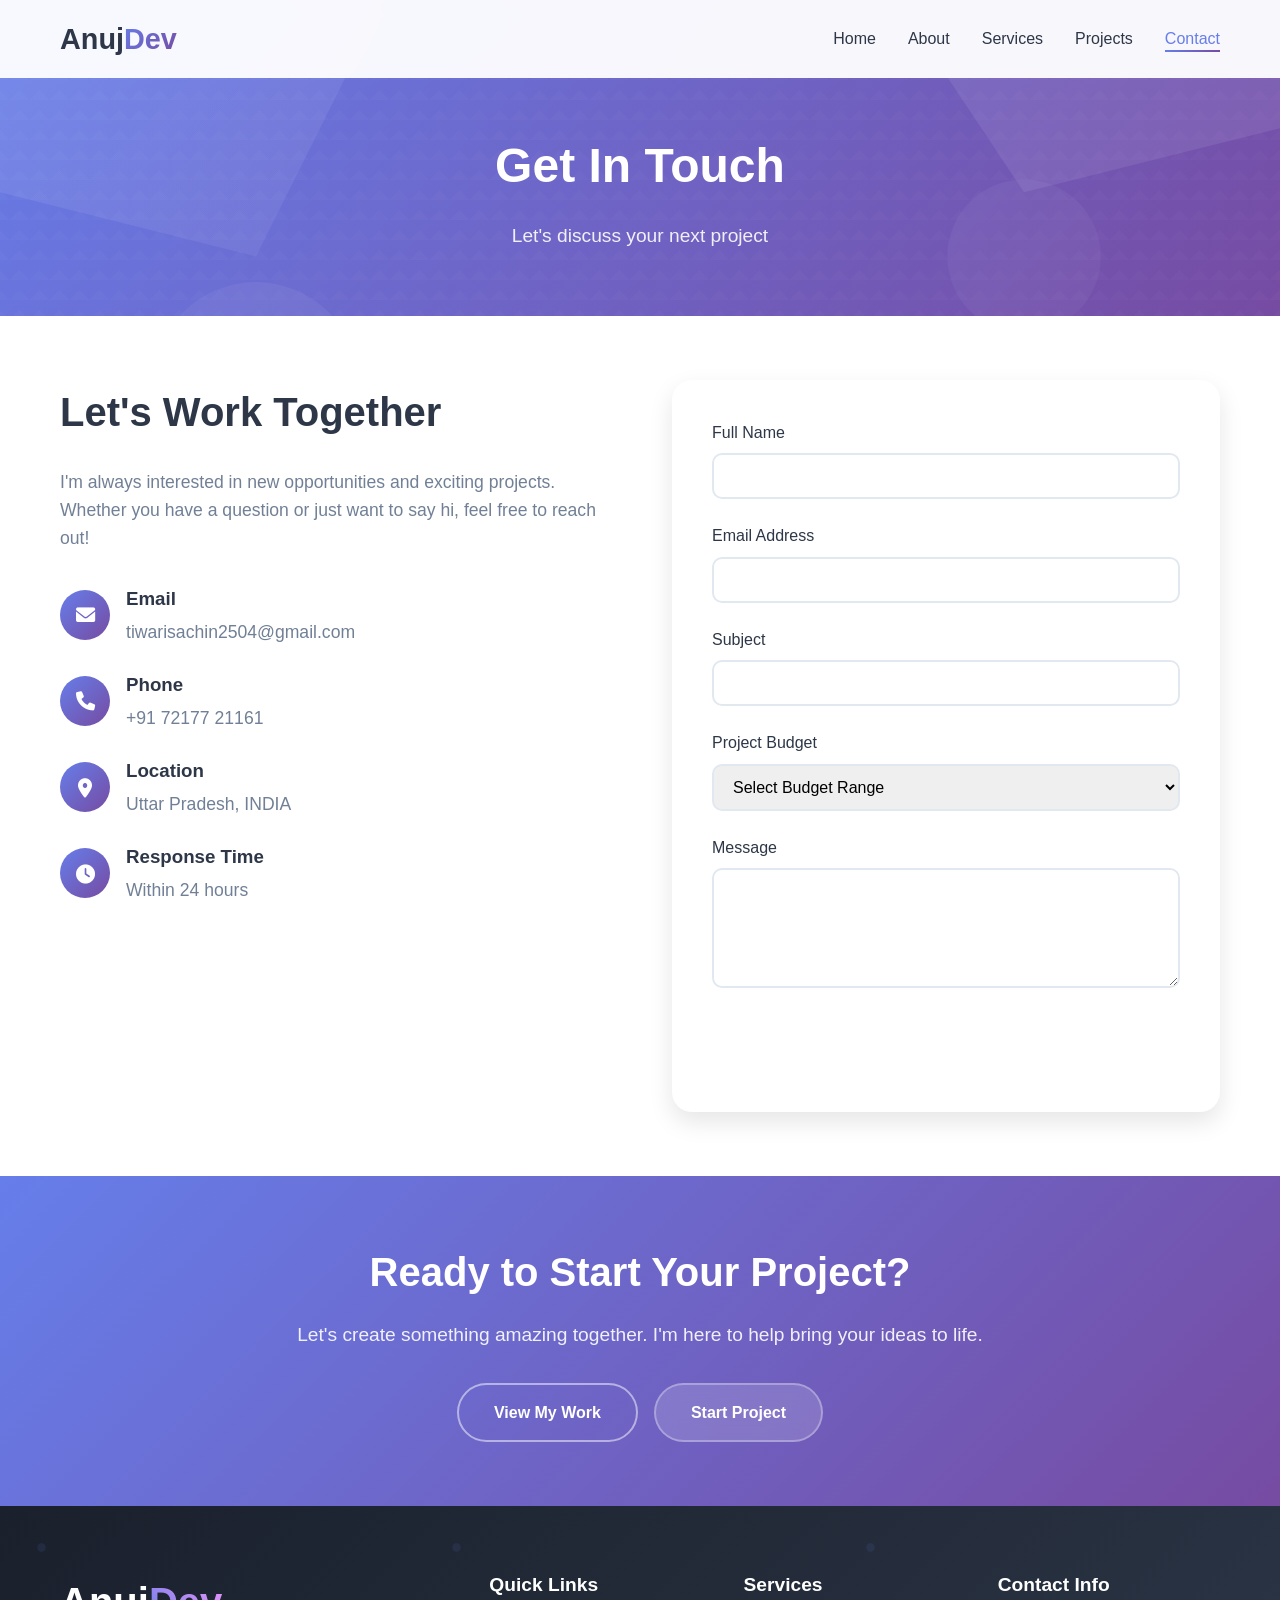
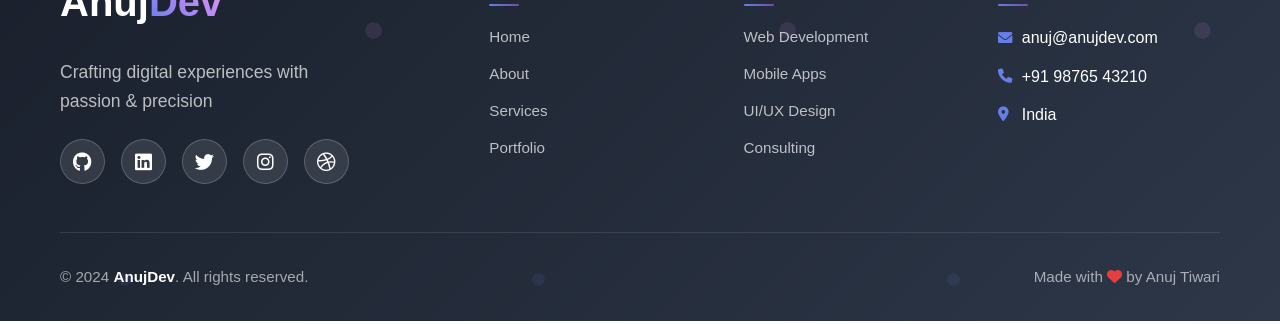
==== commit 3cfb4ed3: "Updated UI and fixed bugs" ====
--- a/contact.html
+++ b/contact.html
@@ -48,7 +48,7 @@
                             </div>
                             <div class="contact-details">
                                 <h3>Email</h3>
-                                <p>john@example.com</p>
+                                <p>tiwarisachin2504@gmail.com</p>
                             </div>
                         </div>
                         
@@ -58,7 +58,7 @@
                             </div>
                             <div class="contact-details">
                                 <h3>Phone</h3>
-                                <p>+1 (555) 123-4567</p>
+                                <p>+91 72177 21161</p>
                             </div>
                         </div>
                         
@@ -68,7 +68,7 @@
                             </div>
                             <div class="contact-details">
                                 <h3>Location</h3>
-                                <p>New York, USA</p>
+                                <p>Uttar Pradesh, INDIA</p>
                             </div>
                         </div>
                         
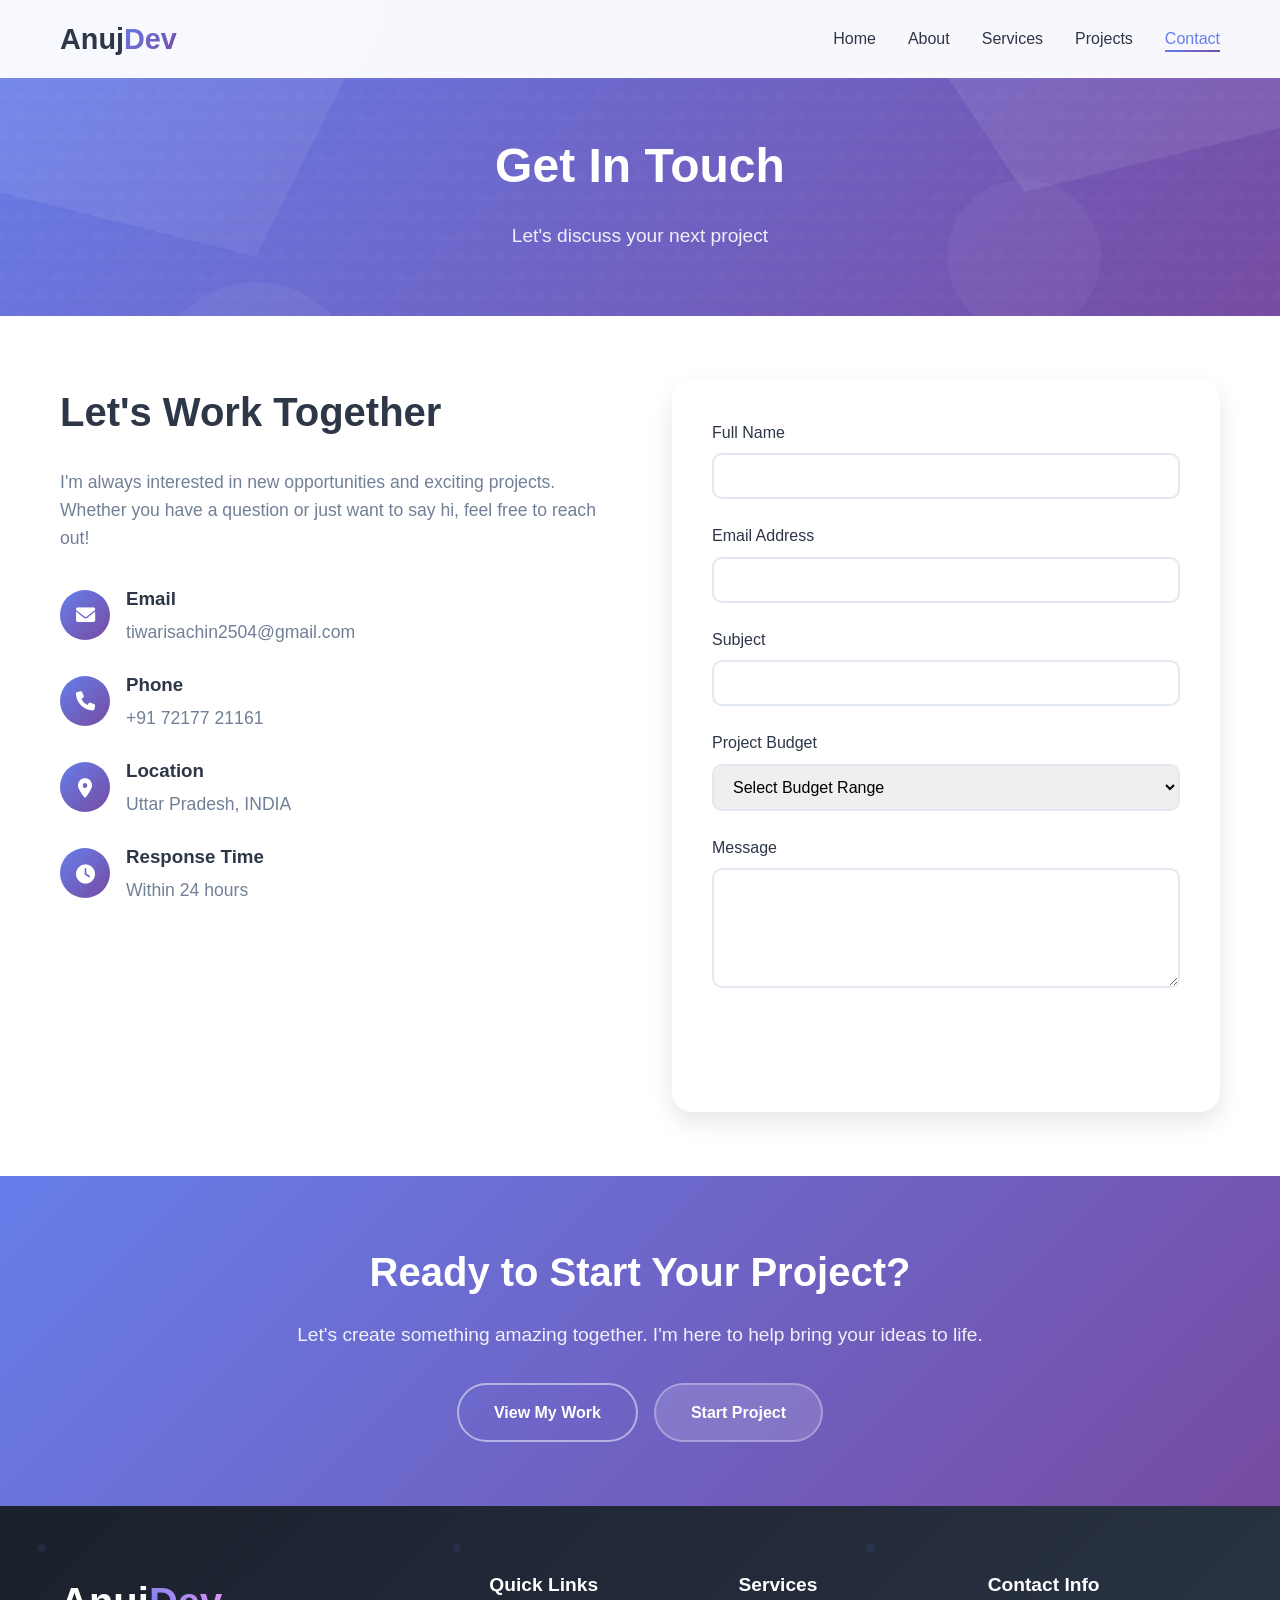
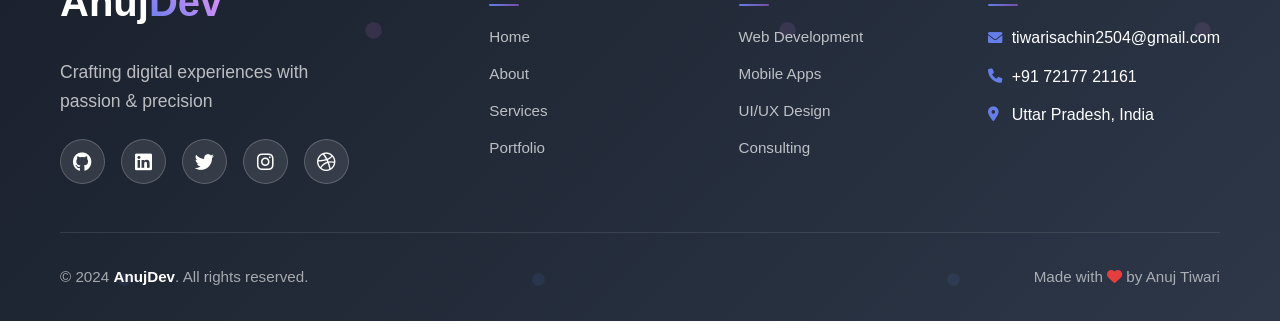
==== commit c88271c7: "Updated UI and fixed bugs" ====
--- a/contact.html
+++ b/contact.html
@@ -173,9 +173,9 @@
                     <div class="footer-column">
                         <h4>Contact Info</h4>
                         <ul>
-                            <li><i class="fas fa-envelope"></i> anuj@anujdev.com</li>
-                            <li><i class="fas fa-phone"></i> +91 98765 43210</li>
-                            <li><i class="fas fa-map-marker-alt"></i> India</li>
+                            <li><i class="fas fa-envelope"></i> tiwarisachin2504@gmail.com</li>
+                            <li><i class="fas fa-phone"></i> +91 72177 21161</li>
+                            <li><i class="fas fa-map-marker-alt"></i> Uttar Pradesh, India</li>
                         </ul>
                     </div>
                 </div>
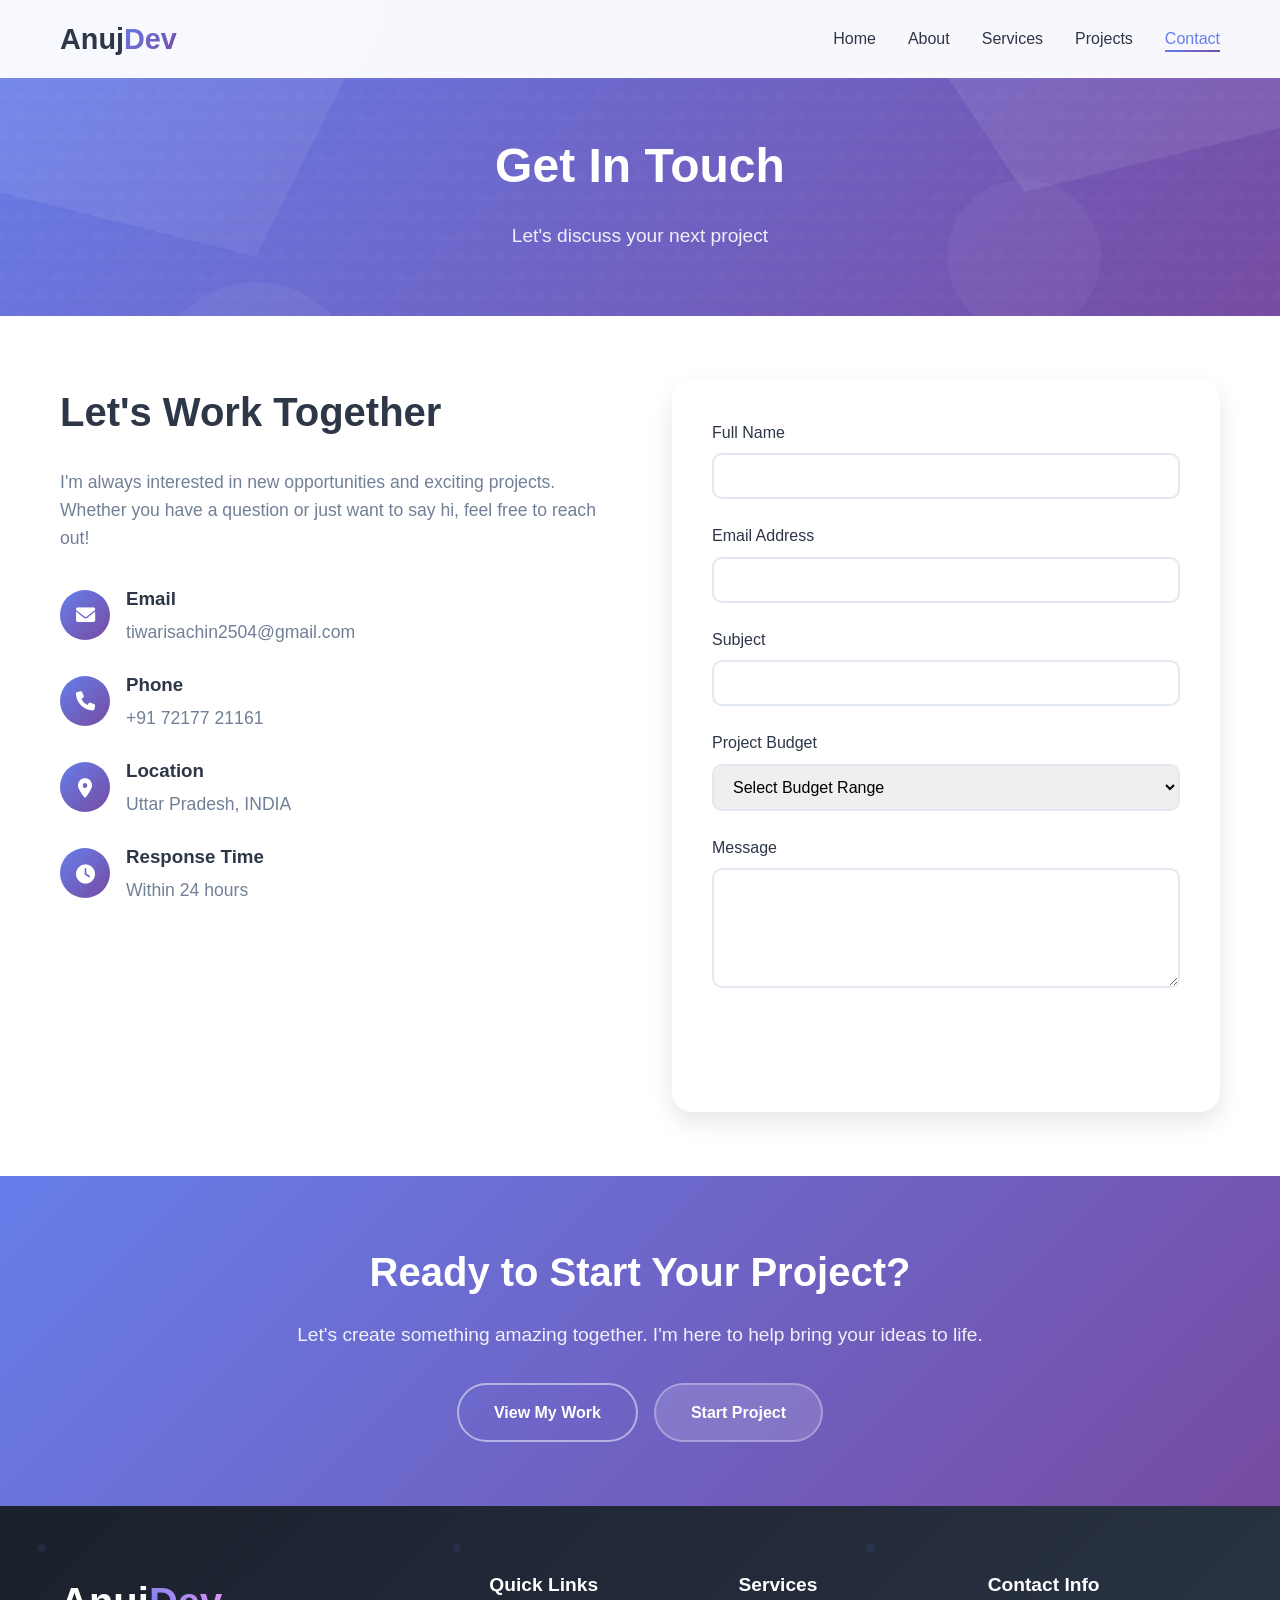
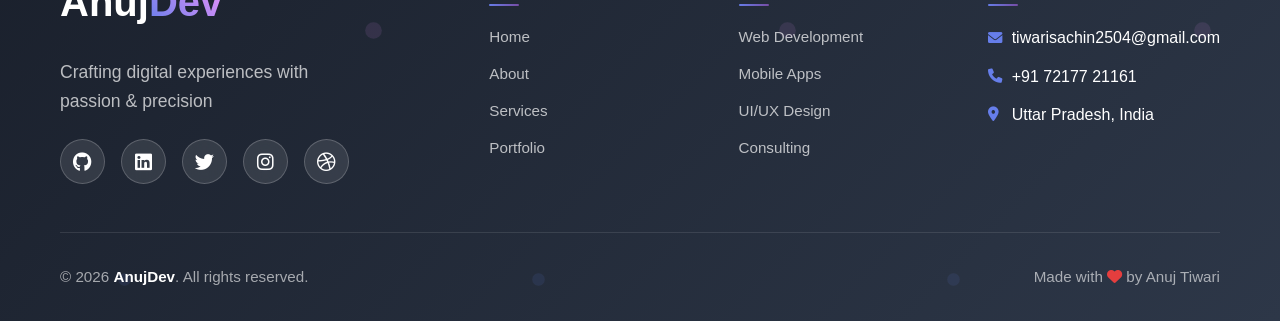
==== commit d11f76d1: "Updated UI and fixed bugs" ====
--- a/contact.html
+++ b/contact.html
@@ -182,7 +182,7 @@
             </div>
             <div class="footer-bottom">
                 <div class="footer-copyright">
-                    <p>&copy; 2024 <strong>AnujDev</strong>. All rights reserved.</p>
+                    <p>&copy; 2026 <strong>AnujDev</strong>. All rights reserved.</p>
                 </div>
                 <div class="footer-credits">
                     <p>Made with <i class="fas fa-heart"></i> by Anuj Tiwari</p>
